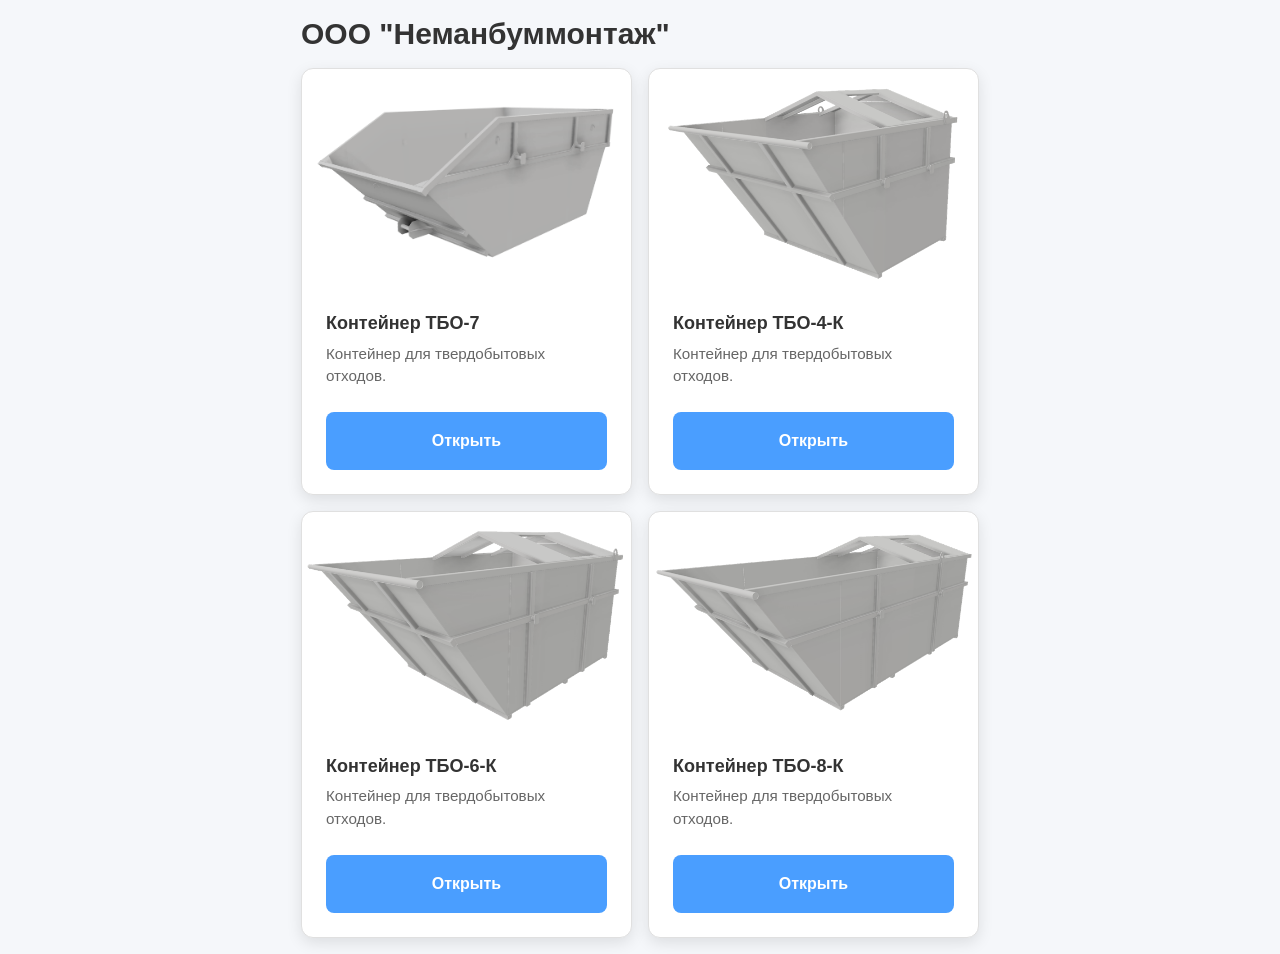
==== index.html @ 8ef2dab2 "Update index.html" ====
<!DOCTYPE html>
<html lang="en">

<head>
    <meta charset="UTF-8">
    <meta name="viewport" content="width=device-width, initial-scale=1.0">
    <title>Галерея 3D моделей</title>
    <link rel="stylesheet" href="css/main.css">
    <link rel="stylesheet" href="https://cdnjs.cloudflare.com/ajax/libs/font-awesome/6.4.0/css/all.min.css">
</head>

<body>
    <div class="container">
        <h2 class="homeName">ООО "Неманбуммонтаж"</h2>
        <main>
            <div class="models-grid" id="models-grid">
                <!-- Карточки будут добавлены через JavaScript -->
            </div>
        </main>
    </div>

    <!-- Загружаем модули -->
    <script type="module" src="js/dataService.js"></script>
    <script type="module" src="js/gallery.js"></script>
</body>


</html>
---- css/main.css ----
/* css/main.css */
@import 'base.css';
@import 'components.css';
@import 'gallery.css';
@import 'cutting.css';
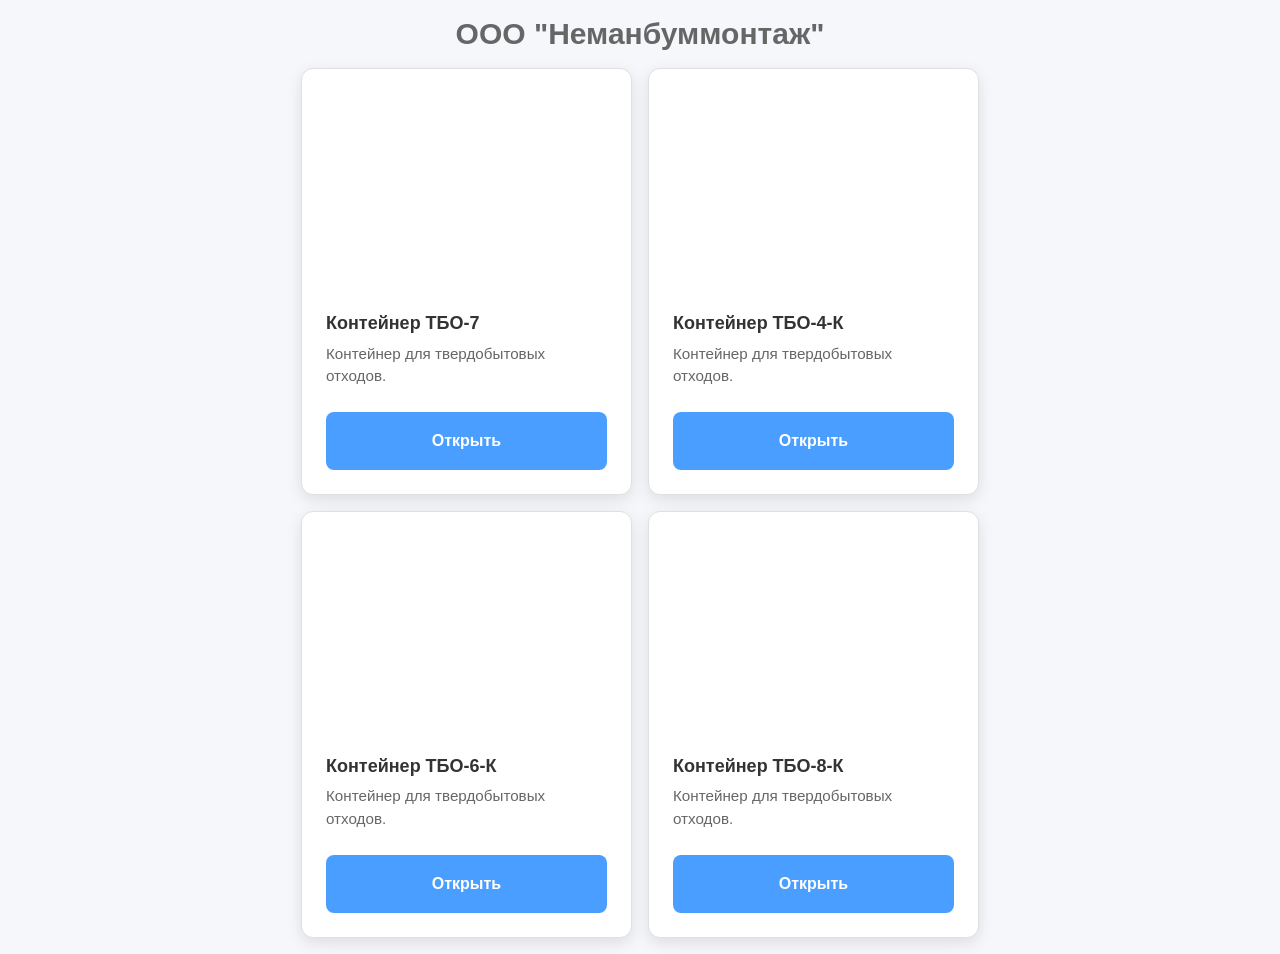
==== commit 386af924: "Add files via upload" ====
--- a/index.html
+++ b/index.html
@@ -24,5 +24,4 @@
     <script type="module" src="js/gallery.js"></script>
 </body>
 
-
-</html>
+</html>
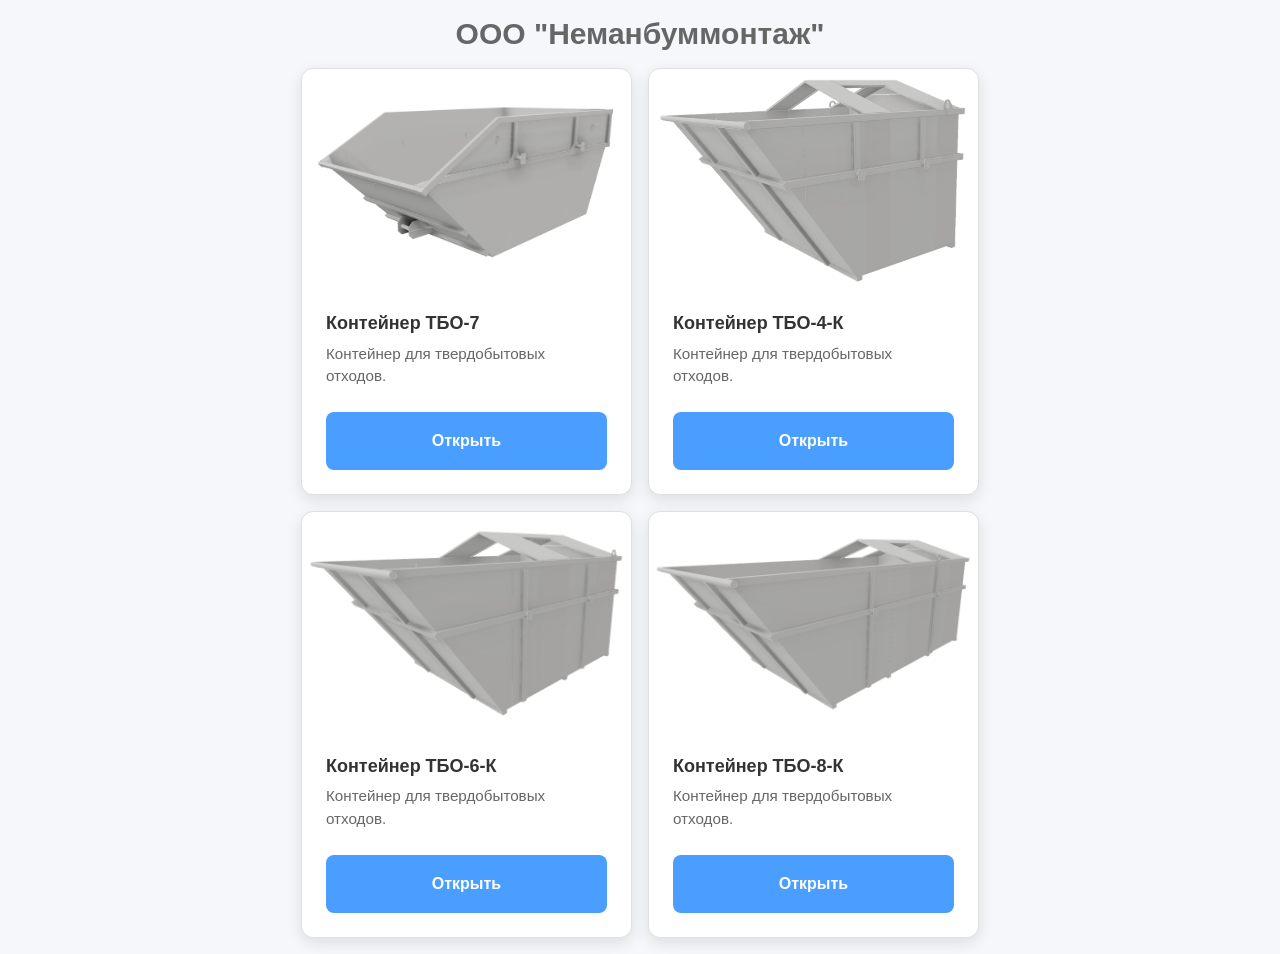
==== commit 7aa9100c: "Update index.html" ====
--- a/index.html
+++ b/index.html
@@ -2,6 +2,15 @@
 <html lang="en">
 
 <head>
+    <!-- Google tag (gtag.js) -->
+<script async src="https://www.googletagmanager.com/gtag/js?id=G-2F2T5YN61J"></script>
+<script>
+  window.dataLayer = window.dataLayer || [];
+  function gtag(){dataLayer.push(arguments);}
+  gtag('js', new Date());
+
+  gtag('config', 'G-2F2T5YN61J');
+</script>
     <meta charset="UTF-8">
     <meta name="viewport" content="width=device-width, initial-scale=1.0">
     <title>Галерея 3D моделей</title>
@@ -24,4 +33,5 @@
     <script type="module" src="js/gallery.js"></script>
 </body>
 
-</html>+
+</html>
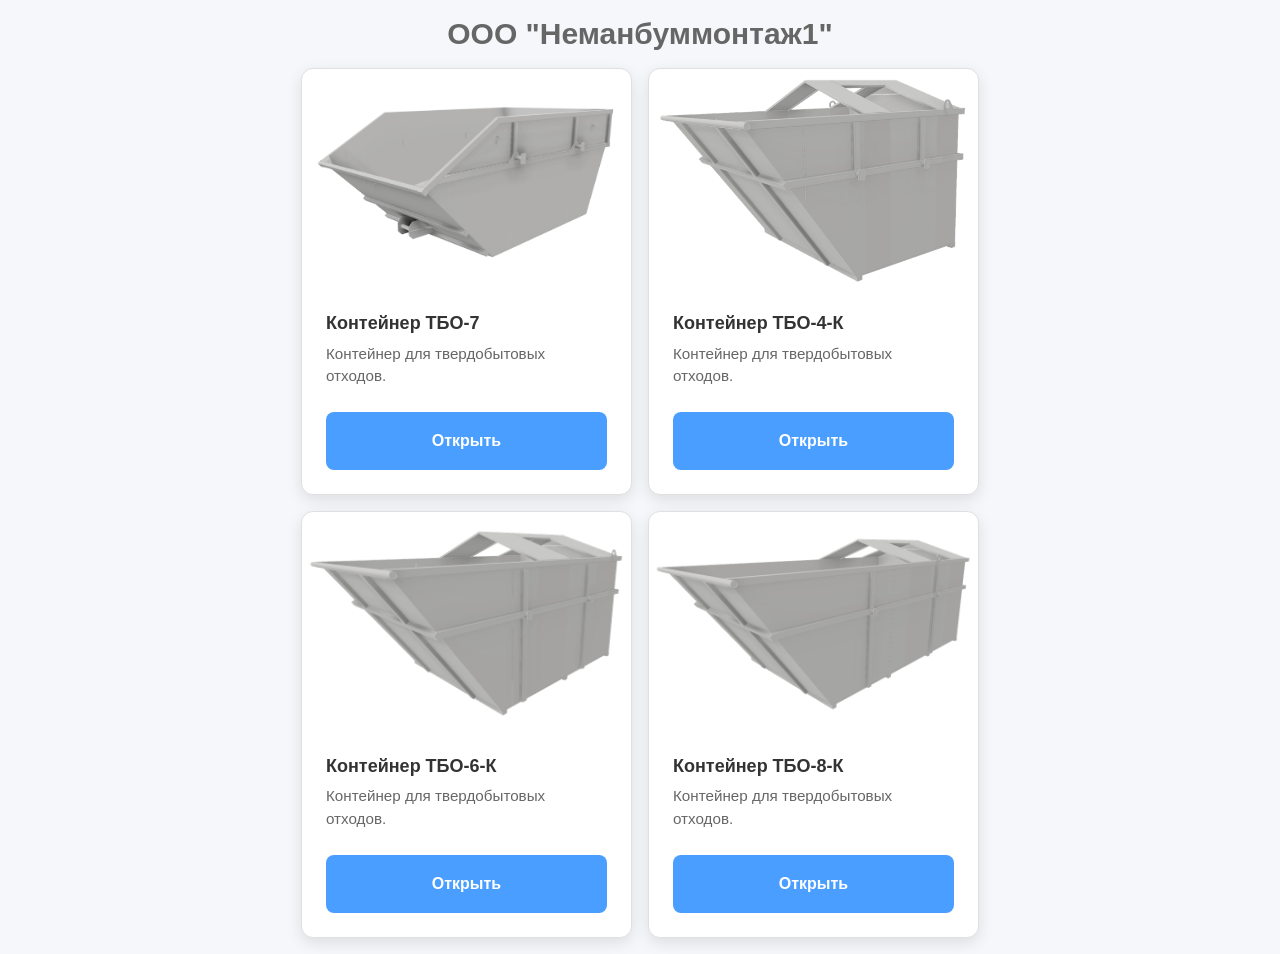
==== commit d89de719: "Update index.html" ====
--- a/index.html
+++ b/index.html
@@ -20,7 +20,7 @@
 
 <body>
     <div class="container">
-        <h2 class="homeName">ООО "Неманбуммонтаж"</h2>
+        <h2 class="homeName">ООО "Неманбуммонтаж1"</h2>
         <main>
             <div class="models-grid" id="models-grid">
                 <!-- Карточки будут добавлены через JavaScript -->
@@ -35,3 +35,4 @@
 
 
 </html>
+
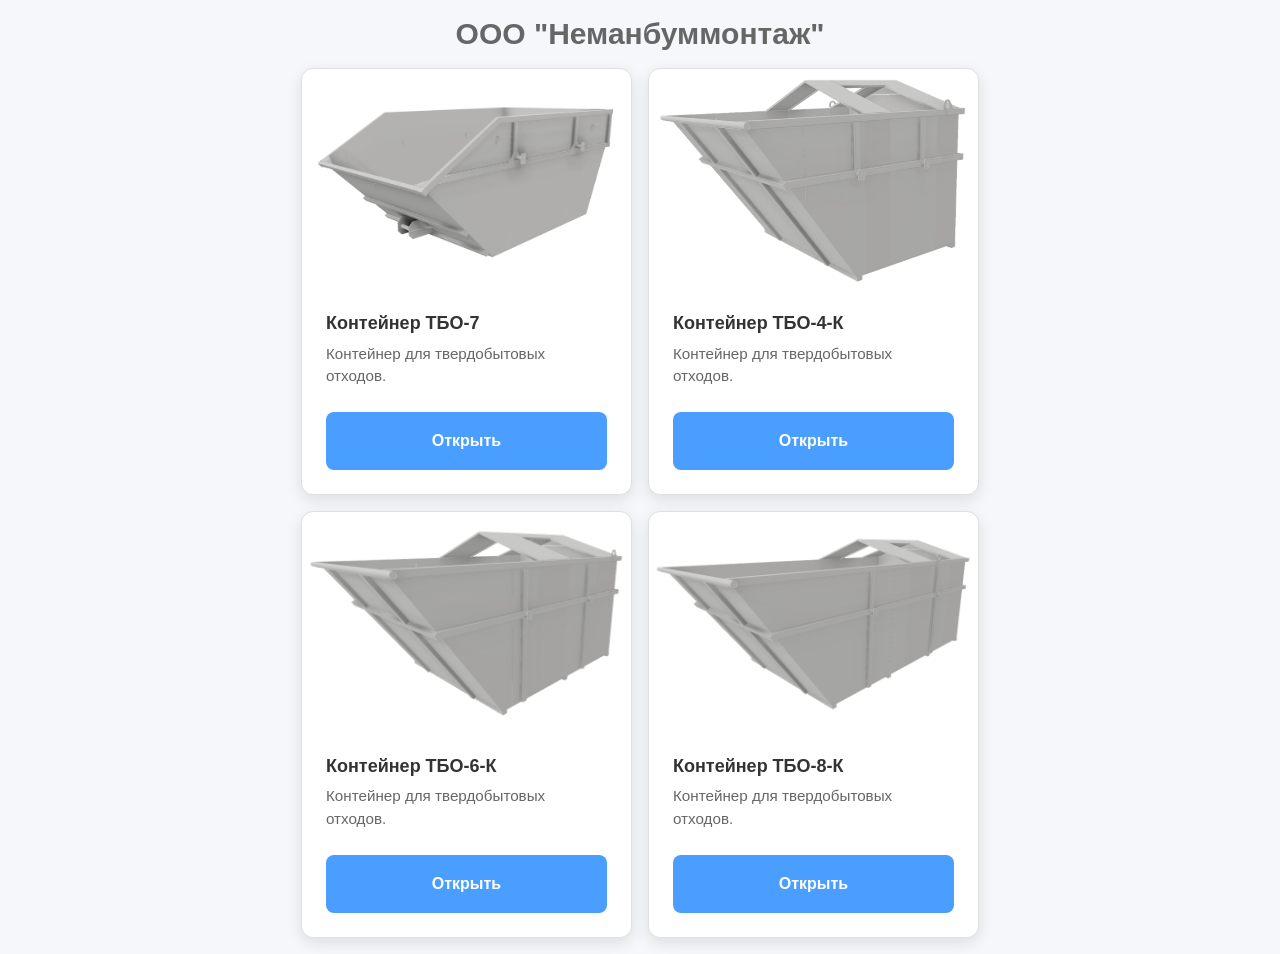
==== commit 50767c53: "Update index.html" ====
--- a/index.html
+++ b/index.html
@@ -20,7 +20,7 @@
 
 <body>
     <div class="container">
-        <h2 class="homeName">ООО "Неманбуммонтаж1"</h2>
+        <h2 class="homeName">ООО "Неманбуммонтаж"</h2>
         <main>
             <div class="models-grid" id="models-grid">
                 <!-- Карточки будут добавлены через JavaScript -->
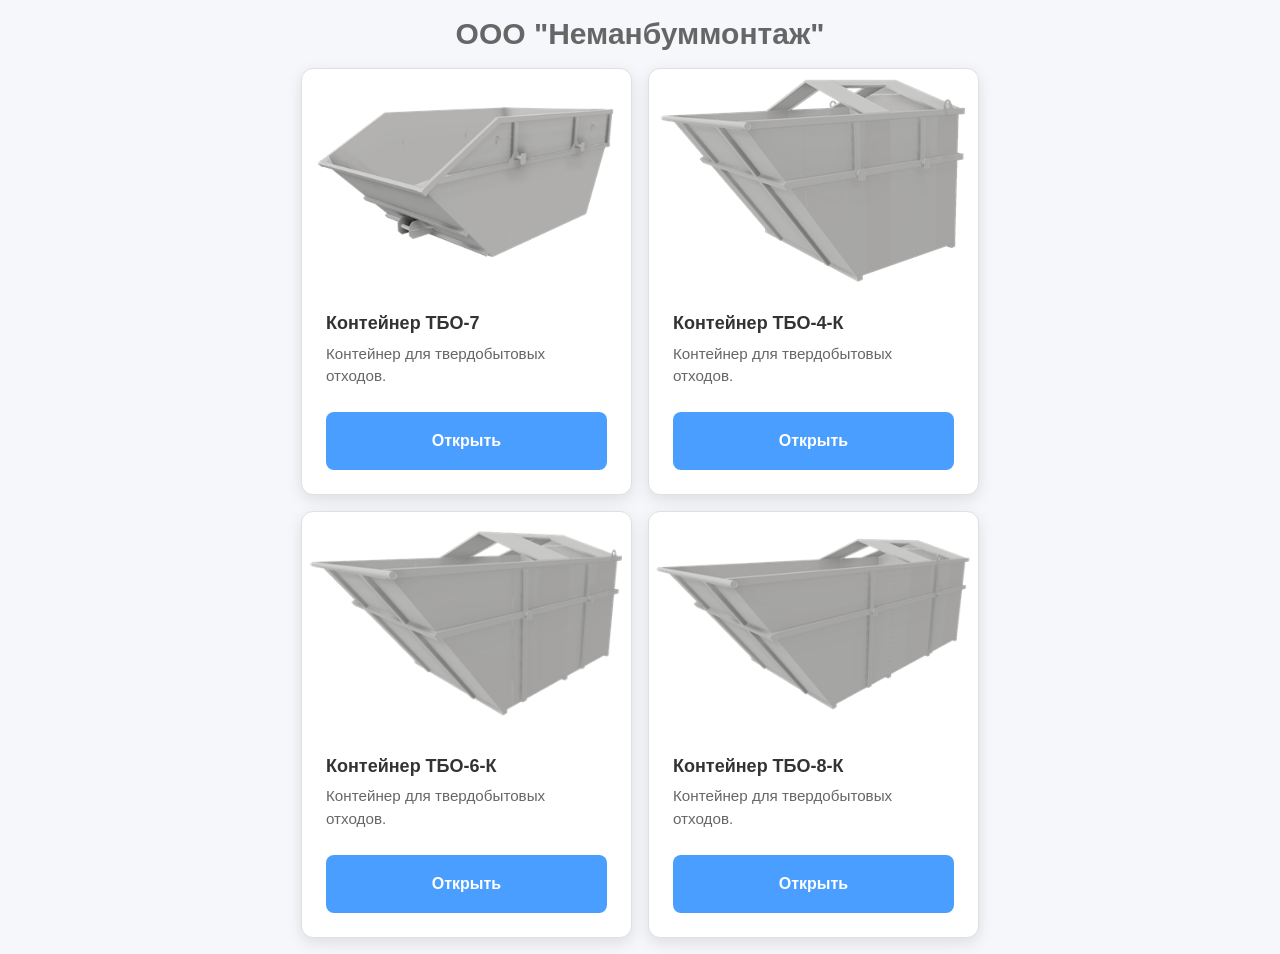
==== commit 4ede0b9c: "3" ====
--- a/index.html
+++ b/index.html
@@ -3,19 +3,18 @@
 
 <head>
     <!-- Google tag (gtag.js) -->
-<script async src="https://www.googletagmanager.com/gtag/js?id=G-2F2T5YN61J"></script>
-<script>
-  window.dataLayer = window.dataLayer || [];
-  function gtag(){dataLayer.push(arguments);}
-  gtag('js', new Date());
+    <script async src="https://www.googletagmanager.com/gtag/js?id=G-2F2T5YN61J"></script>
+    <script>
+        window.dataLayer = window.dataLayer || [];
+        function gtag() { dataLayer.push(arguments); }
+        gtag('js', new Date());
 
-  gtag('config', 'G-2F2T5YN61J');
-</script>
+        gtag('config', 'G-2F2T5YN61J');
+    </script>
     <meta charset="UTF-8">
     <meta name="viewport" content="width=device-width, initial-scale=1.0">
     <title>Галерея 3D моделей</title>
     <link rel="stylesheet" href="css/main.css">
-    <link rel="stylesheet" href="https://cdnjs.cloudflare.com/ajax/libs/font-awesome/6.4.0/css/all.min.css">
 </head>
 
 <body>
@@ -33,6 +32,4 @@
     <script type="module" src="js/gallery.js"></script>
 </body>
 
-
-</html>
-
+</html>
--- a/css/main.css
+++ b/css/main.css
@@ -3,3 +3,4 @@
 @import 'components.css';
 @import 'gallery.css';
 @import 'cutting.css';
+@import 'model-cutting-panel.css';
